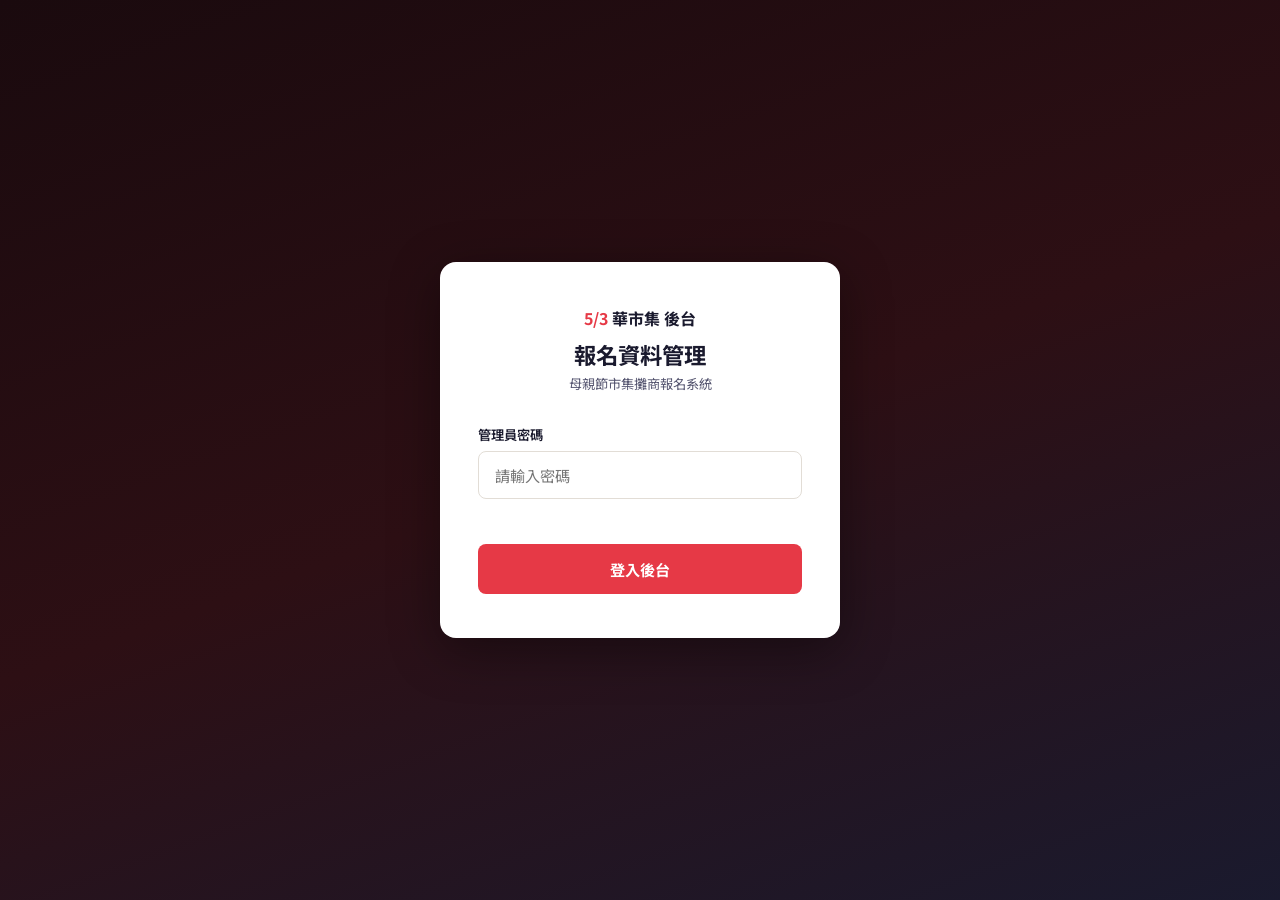
==== admin.html @ 383331d0 "init: 5/3 華市集母親節市集招商網頁" ====
<!DOCTYPE html>
<html lang="zh-Hant">
<head>
  <meta charset="UTF-8">
  <meta name="viewport" content="width=device-width, initial-scale=1.0">
  <title>後台管理 — 5/3 華市集</title>
  <link rel="preconnect" href="https://fonts.googleapis.com">
  <link rel="preconnect" href="https://fonts.gstatic.com" crossorigin>
  <link href="https://fonts.googleapis.com/css2?family=Noto+Sans+TC:wght@400;500;600;700&display=swap" rel="stylesheet">
  <style>
    *, *::before, *::after { box-sizing: border-box; margin: 0; padding: 0; }
    [hidden] { display: none !important; }
    :root {
      --red:      #e63946;
      --red-dark: #b52a35;
      --red-pale: #fff5f5;
      --ink:      #1a1a2e;
      --sub:      #555570;
      --border:   #e2ddd6;
      --bg:       #f8f5f5;
      --white:    #ffffff;
      --green:    #2e7d32;
      --coral:    #e05a5a;
    }
    body { font-family: 'Noto Sans TC', sans-serif; font-size: 14px; background: var(--bg); color: var(--ink); min-height: 100vh; }
    a { color: var(--red); text-decoration: none; }
    a:hover { text-decoration: underline; }

    /* LOGIN */
    .login-screen {
      min-height: 100vh; display: flex; align-items: center; justify-content: center;
      background: linear-gradient(160deg, #1a0a0e 0%, #2d0f14 50%, #1a1a2e 100%);
      padding: 1.5rem;
    }
    .login-box {
      background: #fff; border-radius: 16px; padding: 2.8rem 2.4rem;
      max-width: 400px; width: 100%; box-shadow: 0 12px 50px rgba(0,0,0,.4);
      text-align: center;
    }
    .login-logo-wrap { display: flex; align-items: center; justify-content: center; gap: .6rem; margin-bottom: .5rem; }
    .login-logo-img { width: 44px; height: 44px; border-radius: 50%; object-fit: cover; border: 2px solid #c9a227; }
    .login-logo-text { font-size: 1rem; font-weight: 700; color: var(--ink); }
    .login-logo-text span { color: var(--red); }
    .login-title { font-size: 1.4rem; font-weight: 700; color: var(--ink); margin-bottom: .25rem; }
    .login-sub { font-size: .83rem; color: var(--sub); margin-bottom: 2rem; }
    .login-field { text-align: left; margin-bottom: 1rem; }
    .login-field label { display: block; font-size: .83rem; font-weight: 600; color: var(--ink); margin-bottom: .4rem; }
    .login-field input {
      width: 100%; padding: .75rem .95rem; border: 1.5px solid var(--border); border-radius: 8px;
      font-family: inherit; font-size: .95rem; color: var(--ink); transition: border-color .18s, box-shadow .18s;
    }
    .login-field input:focus { outline: none; border-color: var(--red); box-shadow: 0 0 0 3px rgba(230,57,70,.12); }
    .pwd-err { display: block; font-size: .8rem; color: var(--coral); margin-top: .35rem; min-height: 1rem; }
    .login-btn {
      width: 100%; padding: .85rem; background: var(--red); color: #fff;
      border: none; border-radius: 8px; font-family: inherit; font-size: .95rem;
      font-weight: 700; cursor: pointer; margin-top: .5rem; transition: background .2s;
    }
    .login-btn:hover { background: var(--red-dark); }

    /* ADMIN */
    #admin-screen { display: flex; flex-direction: column; min-height: 100vh; }
    .admin-header {
      position: sticky; top: 0; z-index: 100;
      background: var(--ink); border-bottom: 3px solid var(--red);
      padding: .8rem 1.5rem;
      display: flex; align-items: center; justify-content: space-between; gap: 1rem; flex-wrap: wrap;
    }
    .admin-header-left { display: flex; align-items: center; gap: .7rem; }
    .admin-logo { width: 32px; height: 32px; border-radius: 50%; object-fit: cover; border: 1.5px solid #c9a227; }
    .admin-brand { font-size: 1rem; font-weight: 700; color: #fff; white-space: nowrap; }
    .admin-brand span { color: var(--red); }
    .sub-badge { background: var(--red); color: #fff; font-size: .73rem; font-weight: 700; padding: .18rem .6rem; border-radius: 99px; }
    .admin-header-right { display: flex; align-items: center; gap: .55rem; flex-wrap: wrap; }
    .abtn {
      padding: .42rem .85rem; border-radius: 7px; font-family: inherit; font-size: .82rem; font-weight: 600;
      cursor: pointer; border: 1.5px solid var(--red); background: var(--red); color: #fff; transition: all .2s; white-space: nowrap;
    }
    .abtn:hover { background: var(--red-dark); border-color: var(--red-dark); }
    .abtn-outline { background: transparent; color: var(--red); }
    .abtn-outline:hover { background: var(--red); color: #fff; }
    .abtn-ghost {
      display: inline-flex; align-items: center; padding: .42rem .75rem; border-radius: 7px;
      font-family: inherit; font-size: .82rem; cursor: pointer;
      border: 1.5px solid rgba(255,255,255,.15); background: transparent; color: rgba(255,255,255,.5);
      transition: all .2s; white-space: nowrap; text-decoration: none;
    }
    .abtn-ghost:hover { border-color: var(--red); color: var(--red); text-decoration: none; }
    .admin-main { padding: 1.5rem 1.5rem 3rem; flex: 1; }

    /* FILTER */
    .filter-bar { display: flex; gap: .6rem; flex-wrap: wrap; margin-bottom: 1.2rem; align-items: center; }
    .filter-bar input[type="text"] {
      padding: .42rem .8rem; border: 1.5px solid var(--border); border-radius: 7px;
      font-family: inherit; font-size: .83rem; background: #fff; color: var(--ink); min-width: 200px;
    }
    .filter-bar input[type="text"]:focus { outline: none; border-color: var(--red); }
    .filter-bar select {
      padding: .42rem .8rem; border: 1.5px solid var(--border); border-radius: 7px;
      font-family: inherit; font-size: .83rem; background: #fff; color: var(--sub); cursor: pointer;
    }
    .filter-count { font-size: .82rem; color: var(--sub); margin-left: .3rem; }

    /* STATS */
    .stats-row { display: flex; gap: .7rem; flex-wrap: wrap; margin-bottom: 1.2rem; }
    .stat-chip { background: #fff; border: 1px solid var(--border); border-radius: 8px; padding: .55rem 1rem; font-size: .82rem; color: var(--sub); white-space: nowrap; }
    .stat-chip strong { color: var(--red); font-size: 1.15rem; margin-right: .2rem; }

    /* STATES */
    .state-box { text-align: center; padding: 5rem 1rem; color: var(--sub); }
    .spinner { width: 36px; height: 36px; border: 3px solid var(--border); border-top-color: var(--red); border-radius: 50%; animation: spin .7s linear infinite; margin: 0 auto 1rem; }
    @keyframes spin { to { transform: rotate(360deg); } }

    /* TABLE */
    .table-wrap { background: #fff; border: 1px solid var(--border); border-radius: 10px; overflow-x: auto; }
    table { width: 100%; border-collapse: collapse; font-size: .82rem; min-width: 1300px; }
    thead th { background: #fdf8f8; padding: .7rem .9rem; text-align: left; font-weight: 700; color: var(--ink); font-size: .77rem; letter-spacing: .3px; border-bottom: 2px solid var(--border); white-space: nowrap; }
    tbody tr { border-bottom: 1px solid #f5ecea; }
    tbody tr:last-child { border-bottom: none; }
    tbody tr:hover { background: var(--red-pale); }
    td { padding: .65rem .9rem; vertical-align: top; color: var(--ink); line-height: 1.5; }
    .ci { width: 36px; color: #bbb; text-align: center; font-size: .78rem; }
    .cd { width: 120px; font-size: .77rem; color: var(--sub); white-space: nowrap; }
    .cn { width: 70px; font-weight: 600; white-space: nowrap; }
    .cp { width: 110px; white-space: nowrap; }
    .ce { max-width: 150px; word-break: break-all; }
    .expand { display: -webkit-box; -webkit-line-clamp: 2; -webkit-box-orient: vertical; overflow: hidden; font-size: .81rem; color: var(--sub); line-height: 1.45; cursor: help; }
    tr:hover .expand { -webkit-line-clamp: unset; overflow: visible; }

    .badge { display: inline-block; padding: .18rem .55rem; border-radius: 99px; font-size: .74rem; font-weight: 600; }
    .b-new       { background: #e3f2fd; color: #1565c0; }
    .b-returning { background: #f3e5f5; color: #7b1fa2; }
    .b-booth     { background: #e8eaf6; color: #3949ab; }
    .b-truck     { background: #fbe9e7; color: #bf360c; }
    .b-yes       { background: #e8f5e9; color: #2e7d32; }
    .b-preparing { background: #fff8e1; color: #f57f17; }
    .b-na        { background: #f5f5f5; color: #757575; }
    .b-no        { background: #fce4ec; color: #c62828; }
    .file-btn { display: inline-flex; align-items: center; gap: .22rem; padding: .25rem .55rem; background: var(--red-pale); border: 1px solid #f0c0c0; border-radius: 5px; font-size: .77rem; font-weight: 600; color: var(--red-dark); white-space: nowrap; text-decoration: none; transition: all .15s; }
    .file-btn:hover { background: var(--red); color: #fff; text-decoration: none; }
    .no-file { color: #ccc; font-size: .79rem; }
  </style>
</head>
<body>

<!-- LOGIN -->
<div id="login-screen" class="login-screen">
  <div class="login-box">
    <div class="login-logo-wrap">
      <img src="logo.png" alt="華市集" class="login-logo-img" onerror="this.style.display='none'">
      <div class="login-logo-text"><span>5/3</span> 華市集 後台</div>
    </div>
    <h1 class="login-title">報名資料管理</h1>
    <p class="login-sub">母親節市集攤商報名系統</p>
    <form id="login-form">
      <div class="login-field">
        <label for="pwd-input">管理員密碼</label>
        <input type="password" id="pwd-input" placeholder="請輸入密碼" autocomplete="current-password">
        <small id="pwd-err" class="pwd-err"></small>
      </div>
      <button type="submit" class="login-btn">登入後台</button>
    </form>
  </div>
</div>

<!-- ADMIN -->
<div id="admin-screen" hidden>
  <header class="admin-header">
    <div class="admin-header-left">
      <img src="logo.png" alt="華市集" class="admin-logo" onerror="this.style.display='none'">
      <span class="admin-brand"><span>5/3</span> 華市集 後台管理</span>
      <span id="sub-badge" class="sub-badge" hidden></span>
    </div>
    <div class="admin-header-right">
      <button id="refresh-btn" class="abtn-ghost">↻ 重新整理</button>
      <button id="export-btn" class="abtn">⬇ 匯出 CSV</button>
      <a href="index.html" class="abtn-ghost">← 回首頁</a>
      <button id="logout-btn" class="abtn abtn-outline">登出</button>
    </div>
  </header>

  <main class="admin-main">
    <div id="stats-row" class="stats-row" hidden>
      <div class="stat-chip"><strong id="s-total">0</strong>筆報名</div>
      <div class="stat-chip"><strong id="s-booth">0</strong>桌攤/落地</div>
      <div class="stat-chip"><strong id="s-truck">0</strong>餐車</div>
      <div class="stat-chip"><strong id="s-new">0</strong>新攤友</div>
      <div class="stat-chip"><strong id="s-ret">0</strong>舊攤友</div>
      <div class="stat-chip"><strong id="s-line">0</strong>已加入Line</div>
    </div>
    <div id="filter-bar" class="filter-bar" hidden>
      <input type="text" id="search-input" placeholder="🔍 搜尋姓名、品牌、Email…">
      <select id="filter-identity">
        <option value="">所有身分</option>
        <option value="new">新攤友</option>
        <option value="returning">舊攤友</option>
      </select>
      <select id="filter-booth">
        <option value="">所有型態</option>
        <option value="booth">桌攤/落地</option>
        <option value="truck">餐車</option>
      </select>
      <span id="filter-count" class="filter-count"></span>
    </div>
    <div id="state-loading" class="state-box"><div class="spinner"></div><p>正在載入報名資料…</p></div>
    <div id="state-error"   class="state-box" hidden><p style="margin-bottom:1.2rem">⚠️ <span id="err-msg">載入失敗</span></p><button onclick="loadData()" class="abtn">重試</button></div>
    <div id="state-empty"   class="state-box" hidden><p>目前尚無報名資料</p></div>
    <div id="table-wrap" class="table-wrap" hidden>
      <table>
        <thead>
          <tr>
            <th class="ci">#</th>
            <th class="cd">報名時間</th>
            <th class="cn">姓名</th>
            <th style="min-width:110px">品牌/攤位</th>
            <th class="cp">手機</th>
            <th class="ce">Email</th>
            <th style="width:82px">身分</th>
            <th style="width:88px">型態</th>
            <th style="min-width:160px">販售品項</th>
            <th style="width:82px">責任險</th>
            <th style="width:82px">食品登錄</th>
            <th style="width:90px">責任險文件</th>
            <th style="width:90px">食品登錄文件</th>
            <th style="min-width:150px">備註</th>
            <th style="width:72px">Line</th>
          </tr>
        </thead>
        <tbody id="tbody"></tbody>
      </table>
    </div>
  </main>
</div>

<script>
const ADMIN_PWD = 'hua@2026';
const GAS_URL   = 'https://script.google.com/macros/s/AKfycbyq_RNKI37m1pH1_BiwZy4Ta0EaGuzJ-Pxhu51i04KH1b-rdQP3T3BfoSS9gVev9w/exec';
let allSubs = [], filteredSubs = [];

document.getElementById('login-form').addEventListener('submit', e => {
  e.preventDefault();
  if (document.getElementById('pwd-input').value === ADMIN_PWD) {
    document.getElementById('login-screen').hidden = true;
    document.getElementById('admin-screen').hidden = false;
    loadData();
  } else {
    document.getElementById('pwd-err').textContent = '密碼錯誤，請再試一次';
    document.getElementById('pwd-input').select();
  }
});
document.getElementById('logout-btn').addEventListener('click', () => {
  document.getElementById('admin-screen').hidden = true;
  document.getElementById('login-screen').hidden = false;
  document.getElementById('pwd-input').value = '';
  document.getElementById('pwd-err').textContent = '';
  allSubs = []; filteredSubs = [];
});
document.getElementById('refresh-btn').addEventListener('click', loadData);
['search-input','filter-identity','filter-booth'].forEach(id => document.getElementById(id)?.addEventListener('input', applyFilters));

async function loadData() {
  setState('loading');
  try {
    const res = await fetch(GAS_URL);
    if (!res.ok) throw new Error('GAS 回應錯誤 ' + res.status);
    const raw = await res.json();
    if (raw?.error) throw new Error('GAS 錯誤：' + raw.error);
    allSubs = (Array.isArray(raw) ? raw : []).map(row => ({
      created_at: row['報名時間'] || '',
      data: {
        fullName:         row['姓名']          || '',
        organization:     row['品牌/攤位名稱'] || '',
        phone:            row['手機']           || '',
        email:            row['Email']          || '',
        vendorIdentity:   row['參加身分'] === '新攤友' ? 'new' : row['參加身分'] === '舊攤友' ? 'returning' : row['參加身分'] || '',
        boothType:        row['參加型態'] === '桌攤/落地攤' ? 'booth' : row['參加型態'] === '餐車' ? 'truck' : row['參加型態'] || '',
        productInfo:      row['販售品項']       || '',
        insurance:        row['產品責任險'] === '已具備' ? 'yes' : row['產品責任險'] === '準備中' ? 'preparing' : row['產品責任險'] === '非餐飲攤商' ? 'na' : row['產品責任險'] || '',
        foodRegistration: row['食品登錄字號'] === '已具備' ? 'yes' : row['食品登錄字號'] === '準備中' ? 'preparing' : row['食品登錄字號'] === '非餐飲攤商' ? 'na' : row['食品登錄字號'] || '',
        insuranceFile:    row['責任險文件']     || '',
        foodFile:         row['食品登錄文件']   || '',
        motivation:       row['備註']           || '',
        lineJoined:       row['已加入Line'] === '是' ? 'yes' : 'no',
      }
    }));
    if (!allSubs.length) { setState('empty'); return; }
    renderStats(allSubs); applyFilters(); setState('table');
  } catch(err) {
    document.getElementById('err-msg').textContent = err.message;
    setState('error'); console.error(err);
  }
}

function setState(s) {
  document.getElementById('state-loading').hidden = s !== 'loading';
  document.getElementById('state-error').hidden   = s !== 'error';
  document.getElementById('state-empty').hidden   = s !== 'empty';
  document.getElementById('table-wrap').hidden    = s !== 'table';
  document.getElementById('stats-row').hidden     = s !== 'table';
  document.getElementById('filter-bar').hidden    = s !== 'table';
  const b = document.getElementById('sub-badge'); b.hidden = s !== 'table';
  if (s === 'table') b.textContent = '共 ' + allSubs.length + ' 筆';
}
function renderStats(subs) {
  const c = fn => subs.filter(fn).length;
  document.getElementById('s-total').textContent = subs.length;
  document.getElementById('s-booth').textContent = c(s => s.data.boothType === 'booth');
  document.getElementById('s-truck').textContent = c(s => s.data.boothType === 'truck');
  document.getElementById('s-new').textContent   = c(s => s.data.vendorIdentity === 'new');
  document.getElementById('s-ret').textContent   = c(s => s.data.vendorIdentity === 'returning');
  document.getElementById('s-line').textContent  = c(s => s.data.lineJoined === 'yes');
}
function applyFilters() {
  const q   = document.getElementById('search-input').value.toLowerCase();
  const idn = document.getElementById('filter-identity').value;
  const bth = document.getElementById('filter-booth').value;
  filteredSubs = allSubs.filter(sub => {
    const d = sub.data;
    if (idn && d.vendorIdentity !== idn) return false;
    if (bth && d.boothType !== bth) return false;
    if (q) { const hay = [d.fullName, d.organization, d.email, d.phone, d.productInfo].join(' ').toLowerCase(); if (!hay.includes(q)) return false; }
    return true;
  });
  const c = document.getElementById('filter-count');
  if (c) c.textContent = filteredSubs.length < allSubs.length ? `顯示 ${filteredSubs.length} / ${allSubs.length} 筆` : '';
  renderTable(filteredSubs);
}

const IDENTITY = { new:['新攤友','b-new'], returning:['舊攤友','b-returning'] };
const BOOTH    = { booth:['桌攤/落地','b-booth'], truck:['餐車','b-truck'] };
const STATUS   = { yes:['已具備','b-yes'], preparing:['準備中','b-preparing'], na:['非餐飲','b-na'] };
const JOINED   = { yes:['✓ 是','b-yes'], no:['✗ 否','b-no'] };

function badge(map, val) {
  const m = map[val];
  if (!m) return '<span class="no-file">' + (esc(val)||'—') + '</span>';
  return '<span class="badge ' + m[1] + '">' + m[0] + '</span>';
}
function renderTable(subs) {
  const tbody = document.getElementById('tbody'); tbody.innerHTML = '';
  subs.forEach((sub, i) => {
    const d = sub.data, dt = new Date(sub.created_at);
    const dts = isNaN(dt) ? '—' : dt.getFullYear()+'/'+pad(dt.getMonth()+1)+'/'+pad(dt.getDate())+' '+pad(dt.getHours())+':'+pad(dt.getMinutes());
    const tr = document.createElement('tr');
    tr.innerHTML = '<td class="ci">'+(i+1)+'</td><td class="cd">'+dts+'</td><td class="cn">'+esc(d.fullName)+'</td><td>'+esc(d.organization)+'</td>'+
      '<td class="cp"><a href="tel:'+esc(d.phone)+'">'+esc(d.phone)+'</a></td>'+
      '<td class="ce"><a href="mailto:'+esc(d.email)+'">'+esc(d.email)+'</a></td>'+
      '<td>'+badge(IDENTITY,d.vendorIdentity)+'</td><td>'+badge(BOOTH,d.boothType)+'</td>'+
      '<td><div class="expand" title="'+esc(d.productInfo)+'">'+esc(d.productInfo)+'</div></td>'+
      '<td>'+badge(STATUS,d.insurance)+'</td><td>'+badge(STATUS,d.foodRegistration)+'</td>'+
      '<td>'+flink(d.insuranceFile)+'</td><td>'+flink(d.foodFile)+'</td>'+
      '<td><div class="expand" title="'+esc(d.motivation)+'">'+esc(d.motivation)+'</div></td>'+
      '<td>'+badge(JOINED,d.lineJoined)+'</td>';
    tbody.appendChild(tr);
  });
}
function flink(f) {
  if (!f) return '<span class="no-file">—</span>';
  const u = typeof f === 'string' ? f : (f?.url||'');
  if (!u) return '<span class="no-file">—</span>';
  return '<a href="'+esc(u)+'" target="_blank" rel="noopener" class="file-btn">📄 查看</a>';
}
function esc(s) { if (!s&&s!==0) return '—'; return String(s).replace(/&/g,'&amp;').replace(/</g,'&lt;').replace(/>/g,'&gt;').replace(/"/g,'&quot;'); }
function pad(n) { return String(n).padStart(2,'0'); }

document.getElementById('export-btn').addEventListener('click', () => {
  const data = filteredSubs.length ? filteredSubs : allSubs;
  if (!data.length) { alert('目前沒有資料可匯出'); return; }
  const HDR = ['#','報名時間','姓名','品牌/攤位名稱','手機','Email','身分','型態','販售品項','產品責任險','食品登錄字號','責任險文件','食品登錄文件','備註','已加入Line'];
  const rows = data.map((sub,i) => {
    const d = sub.data, dt = new Date(sub.created_at);
    const dts = isNaN(dt)?'':dt.getFullYear()+'/'+pad(dt.getMonth()+1)+'/'+pad(dt.getDate())+' '+pad(dt.getHours())+':'+pad(dt.getMinutes());
    return [i+1,dts,d.fullName,d.organization,d.phone,d.email,
      (IDENTITY[d.vendorIdentity]||[''])[0],(BOOTH[d.boothType]||[''])[0],
      d.productInfo,(STATUS[d.insurance]||[''])[0],(STATUS[d.foodRegistration]||[''])[0],
      typeof d.insuranceFile==='string'?d.insuranceFile:(d.insuranceFile?.url||''),
      typeof d.foodFile==='string'?d.foodFile:(d.foodFile?.url||''),
      d.motivation,d.lineJoined==='yes'?'是':'否',
    ].map(v=>'"'+String(v??'').replace(/"/g,'""')+'"').join(',');
  });
  const csv='\uFEFF'+[HDR.map(h=>'"'+h+'"').join(','),...rows].join('\r\n');
  const blob=new Blob([csv],{type:'text/csv;charset=utf-8;'});
  const url=URL.createObjectURL(blob),a=document.createElement('a');
  const today=new Date().toLocaleDateString('zh-TW',{year:'numeric',month:'2-digit',day:'2-digit'}).replace(/\//g,'-');
  a.href=url; a.download='華市集503報名_'+today+'.csv';
  document.body.appendChild(a); a.click(); document.body.removeChild(a); URL.revokeObjectURL(url);
});
</script>
</body>
</html>
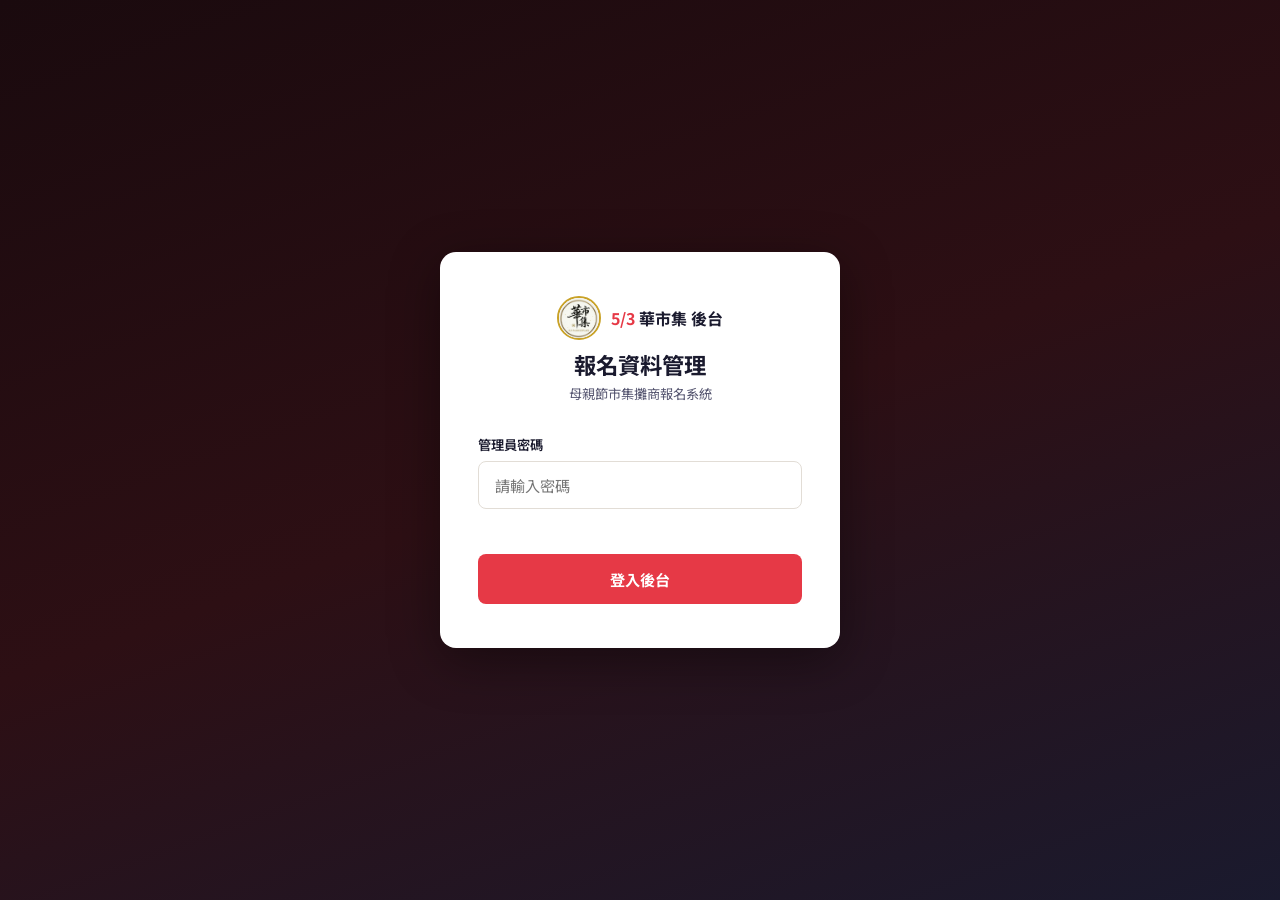
==== commit 27e9dea4: "fix: logo 改為 .jpg 格式" ====
--- a/admin.html
+++ b/admin.html
@@ -147,7 +147,7 @@
 <div id="login-screen" class="login-screen">
   <div class="login-box">
     <div class="login-logo-wrap">
-      <img src="logo.png" alt="華市集" class="login-logo-img" onerror="this.style.display='none'">
+      <img src="logo.jpg" alt="華市集" class="login-logo-img" onerror="this.style.display='none'">
       <div class="login-logo-text"><span>5/3</span> 華市集 後台</div>
     </div>
     <h1 class="login-title">報名資料管理</h1>
@@ -167,7 +167,7 @@
 <div id="admin-screen" hidden>
   <header class="admin-header">
     <div class="admin-header-left">
-      <img src="logo.png" alt="華市集" class="admin-logo" onerror="this.style.display='none'">
+      <img src="logo.jpg" alt="華市集" class="admin-logo" onerror="this.style.display='none'">
       <span class="admin-brand"><span>5/3</span> 華市集 後台管理</span>
       <span id="sub-badge" class="sub-badge" hidden></span>
     </div>
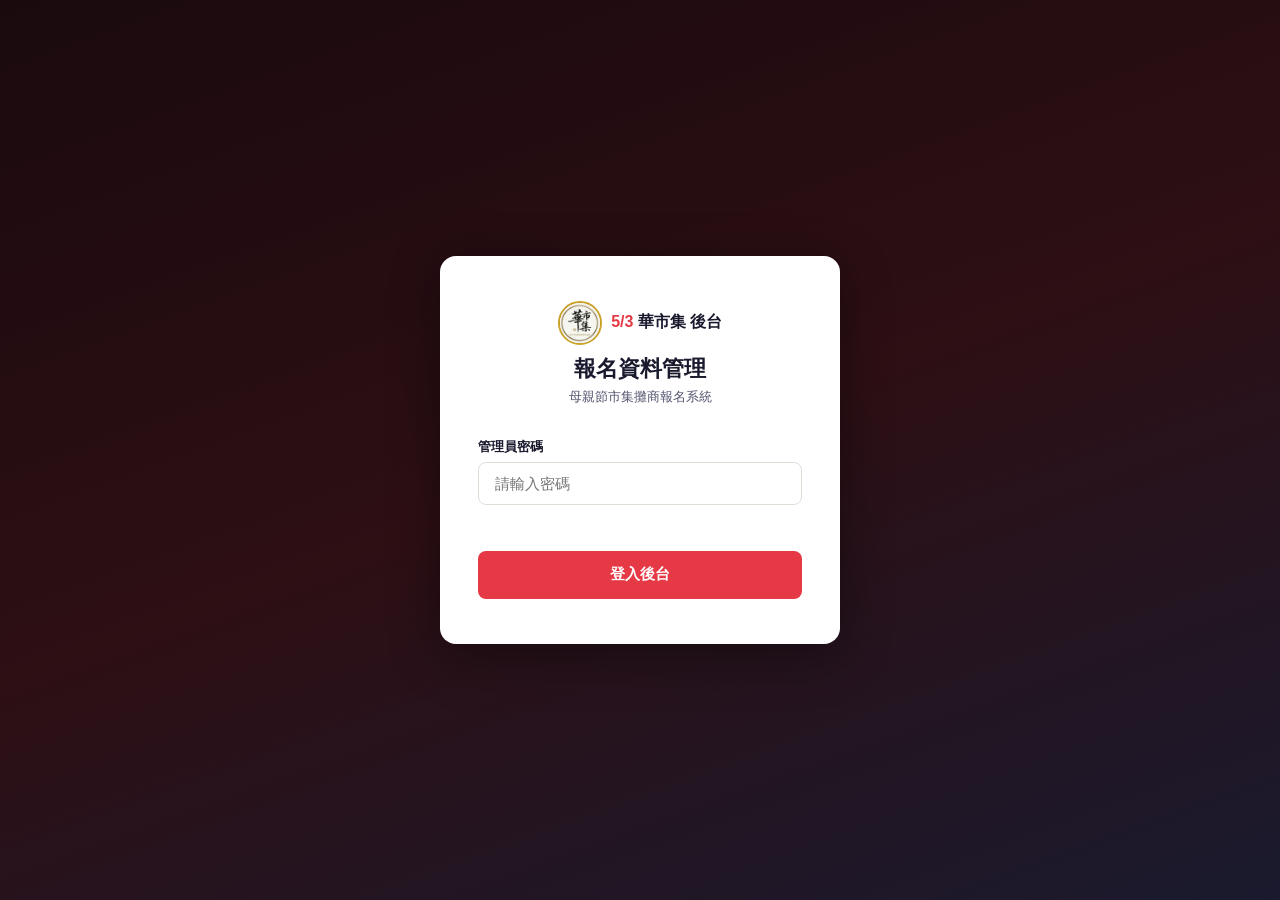
==== commit a5be9da1: "Add security hardening and market photos - Replace plain-text admin password with SHA-256 hash - Add" ====
--- a/admin.html
+++ b/admin.html
@@ -3,6 +3,9 @@
 <head>
   <meta charset="UTF-8">
   <meta name="viewport" content="width=device-width, initial-scale=1.0">
+  <meta http-equiv="Content-Security-Policy" content="default-src 'self'; script-src 'self' 'unsafe-inline'; style-src 'self' 'unsafe-inline' https://fonts.googleapis.com; font-src https://fonts.gstatic.com; img-src 'self' data: blob:; connect-src https://script.google.com https://script.googleusercontent.com; frame-ancestors 'none'; base-uri 'self';">
+  <meta http-equiv="X-Content-Type-Options" content="nosniff">
+  <meta name="referrer" content="no-referrer">
   <title>後台管理 — 5/3 華市集</title>
   <link rel="preconnect" href="https://fonts.googleapis.com">
   <link rel="preconnect" href="https://fonts.gstatic.com" crossorigin>
@@ -233,28 +236,86 @@
 </div>
 
 <script>
-const ADMIN_PWD = 'hua@2026';
-const GAS_URL   = 'https://script.google.com/macros/s/AKfycbyq_RNKI37m1pH1_BiwZy4Ta0EaGuzJ-Pxhu51i04KH1b-rdQP3T3BfoSS9gVev9w/exec';
-let allSubs = [], filteredSubs = [];
-
-document.getElementById('login-form').addEventListener('submit', e => {
-  e.preventDefault();
-  if (document.getElementById('pwd-input').value === ADMIN_PWD) {
-    document.getElementById('login-screen').hidden = true;
-    document.getElementById('admin-screen').hidden = false;
-    loadData();
-  } else {
-    document.getElementById('pwd-err').textContent = '密碼錯誤，請再試一次';
-    document.getElementById('pwd-input').select();
-  }
-});
-document.getElementById('logout-btn').addEventListener('click', () => {
+// ── 資安設定 ──────────────────────────────────────────
+// 密碼 SHA-256 hash（不儲存明文）
+const ADMIN_HASH     = '245518b6f17a137c2d08cea61ed29aa0bc3e4d22a569158632ff8da45b920ec3';
+const GAS_URL        = 'https://script.google.com/macros/s/AKfycbyq_RNKI37m1pH1_BiwZy4Ta0EaGuzJ-Pxhu51i04KH1b-rdQP3T3BfoSS9gVev9w/exec';
+const MAX_ATTEMPTS   = 5;
+const LOCKOUT_MS     = 15 * 60 * 1000;   // 15 分鐘
+const SESSION_MS     = 30 * 60 * 1000;   // 30 分鐘閒置登出
+const LK_KEY         = 'adm_lk_503';
+
+let allSubs = [], filteredSubs = [], sessionTimer = null;
+
+// SHA-256 工具
+async function hashPwd(s) {
+  const buf = await crypto.subtle.digest('SHA-256', new TextEncoder().encode(s));
+  return Array.from(new Uint8Array(buf)).map(b => b.toString(16).padStart(2,'0')).join('');
+}
+
+// 暴力破解鎖定
+function getLock()        { try { return JSON.parse(localStorage.getItem(LK_KEY)) || {}; } catch { return {}; } }
+function saveLock(o)      { localStorage.setItem(LK_KEY, JSON.stringify(o)); }
+function clearLock()      { localStorage.removeItem(LK_KEY); }
+function isLocked()       {
+  const lk = getLock();
+  if (!lk.attempts || lk.attempts < MAX_ATTEMPTS) return false;
+  if (Date.now() - (lk.time||0) < LOCKOUT_MS) return true;
+  clearLock(); return false;
+}
+function lockRemainMin()  { return Math.ceil((LOCKOUT_MS - (Date.now() - (getLock().time||0))) / 60000); }
+
+// Session 逾時
+function startSession() {
+  clearTimeout(sessionTimer);
+  sessionTimer = setTimeout(() => { doLogout(); alert('⏱ 工作階段已逾時，請重新登入'); }, SESSION_MS);
+}
+function resetSession() { if (!document.getElementById('admin-screen').hidden) startSession(); }
+['click','keydown','touchstart','scroll'].forEach(ev =>
+  document.addEventListener(ev, resetSession, { passive: true })
+);
+
+function doLogout() {
+  clearTimeout(sessionTimer);
   document.getElementById('admin-screen').hidden = true;
   document.getElementById('login-screen').hidden = false;
   document.getElementById('pwd-input').value = '';
   document.getElementById('pwd-err').textContent = '';
   allSubs = []; filteredSubs = [];
+}
+
+// 登入
+document.getElementById('login-form').addEventListener('submit', async e => {
+  e.preventDefault();
+  const errEl = document.getElementById('pwd-err');
+
+  if (isLocked()) {
+    errEl.textContent = `帳戶已鎖定，請 ${lockRemainMin()} 分鐘後再試`;
+    return;
+  }
+
+  const input = document.getElementById('pwd-input').value;
+  const hash  = await hashPwd(input);
+
+  if (hash === ADMIN_HASH) {
+    clearLock();
+    document.getElementById('login-screen').hidden = true;
+    document.getElementById('admin-screen').hidden = false;
+    startSession();
+    loadData();
+  } else {
+    const lk = getLock();
+    const attempts = (lk.attempts || 0) + 1;
+    saveLock({ attempts, time: Date.now() });
+    const left = MAX_ATTEMPTS - attempts;
+    errEl.textContent = left > 0
+      ? `密碼錯誤，還剩 ${left} 次機會`
+      : '密碼錯誤，帳戶已鎖定 15 分鐘';
+    document.getElementById('pwd-input').select();
+  }
 });
+
+document.getElementById('logout-btn').addEventListener('click', doLogout);
 document.getElementById('refresh-btn').addEventListener('click', loadData);
 ['search-input','filter-identity','filter-booth'].forEach(id => document.getElementById(id)?.addEventListener('input', applyFilters));
 
